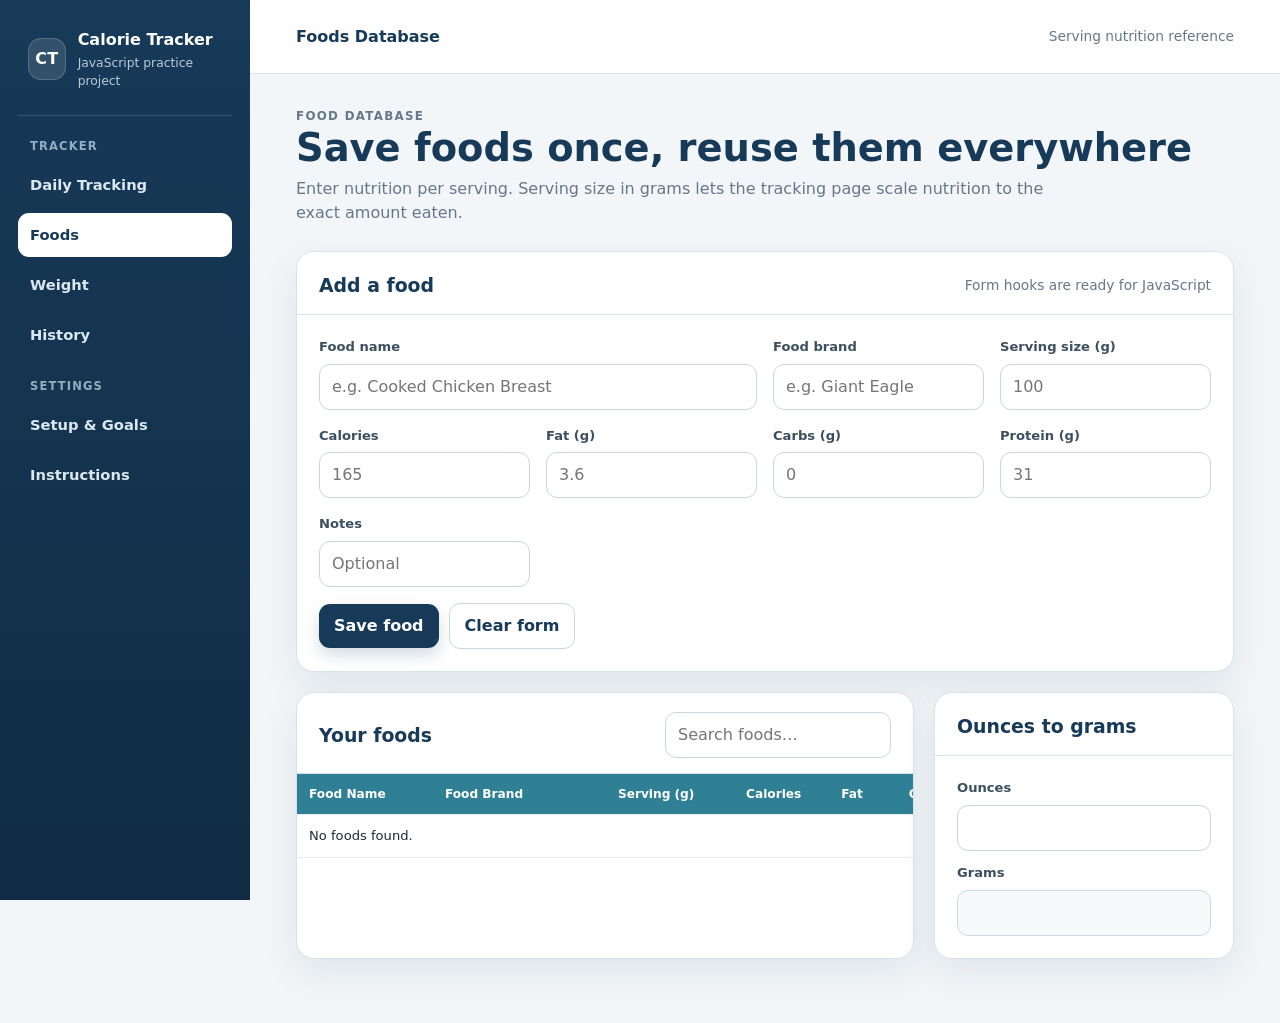
==== pages/foods.html @ d4abe369 "Initial calorie tracker project" ====
<!doctype html>
<html lang="en">
  <head>
    <meta charset="utf-8" />
    <meta name="viewport" content="width=device-width, initial-scale=1" />
    <title>Foods | Calorie Tracker</title>
    <link rel="stylesheet" href="/css/styles.css" />
  </head>
  <body data-page="foods">
    <div class="app-shell">
      <aside class="sidebar">
        <div class="brand">
          <div class="brand-mark">CT</div>
          <div>
            <strong>Calorie Tracker</strong
            ><span>JavaScript practice project</span>
          </div>
        </div>
        <div class="nav-label">Tracker</div>
        <nav class="nav-list">
          <a class="nav-link" href="/index.html">Daily Tracking</a
          ><a class="nav-link active" href="/pages/foods.html">Foods</a
          ><a class="nav-link" href="/pages/weight.html">Weight</a
          ><a class="nav-link" href="/pages/history.html">History</a>
        </nav>
        <div class="nav-label">Settings</div>
        <nav class="nav-list">
          <a class="nav-link" href="/pages/setup.html">Setup & Goals</a
          ><a class="nav-link" href="/pages/instructions.html">Instructions</a>
        </nav>
      </aside>
      <main class="main">
        <header class="topbar">
          <div class="topbar-title">Foods Database</div>
          <div class="topbar-meta">Serving nutrition reference</div>
        </header>
        <div class="page">
          <div class="page-heading">
            <div>
              <p class="eyebrow">Food database</p>
              <h1>Save foods once, reuse them everywhere</h1>
              <p>
                Enter nutrition per serving. Serving size in grams lets the
                tracking page scale nutrition to the exact amount eaten.
              </p>
            </div>
          </div>

          <section class="card">
            <div class="card-header">
              <h2>Add a food</h2>
              <span class="section-note"
                >Form hooks are ready for JavaScript</span
              >
            </div>
            <div class="card-body">
              <form id="food-database-form" class="form-grid cols-4">
                <div class="field form-span-2">
                  <label for="food-name">Food name</label
                  ><input
                    id="food-name"
                    type="text"
                    placeholder="e.g. Cooked Chicken Breast"
                    required
                  />
                </div>
                <div class="field">
                  <label for="food-brand">Food brand</label
                  ><input
                    id="food-brand"
                    type="text"
                    placeholder="e.g. Giant Eagle"
                  />
                </div>
                <div class="field">
                  <label for="serving-size">Serving size (g)</label
                  ><input
                    id="serving-size"
                    type="number"
                    min="0"
                    step="0.1"
                    placeholder="100"
                    required
                  />
                </div>
                <div class="field">
                  <label for="food-calories">Calories</label
                  ><input
                    id="food-calories"
                    type="number"
                    min="0"
                    step="0.1"
                    placeholder="165"
                    required
                  />
                </div>
                <div class="field">
                  <label for="food-fat">Fat (g)</label
                  ><input
                    id="food-fat"
                    type="number"
                    min="0"
                    step="0.1"
                    placeholder="3.6"
                    required
                  />
                </div>
                <div class="field">
                  <label for="food-carbs">Carbs (g)</label
                  ><input
                    id="food-carbs"
                    type="number"
                    min="0"
                    step="0.1"
                    placeholder="0"
                    required
                  />
                </div>
                <div class="field">
                  <label for="food-protein">Protein (g)</label
                  ><input
                    id="food-protein"
                    type="number"
                    min="0"
                    step="0.1"
                    placeholder="31"
                    required
                  />
                </div>
                <div class="field">
                  <label for="food-notes">Notes</label
                  ><input id="food-notes" type="text" placeholder="Optional" />
                </div>
                <div class="form-span-full button-row">
                  <button id="save-food" type="button" class="btn btn-primary">
                    Save food</button
                  ><button
                    id="clear-food-form"
                    type="button"
                    class="btn btn-outline"
                  >
                    Clear form
                  </button>
                </div>
              </form>
            </div>
          </section>

          <section class="grid grid-sidebar" style="margin-top: 20px">
            <div class="card">
              <div class="card-header">
                <h2>Your foods</h2>
                <div style="min-width: 220px">
                  <input
                    id="food-search"
                    type="search"
                    placeholder="Search foods…"
                    aria-label="Search foods"
                  />
                </div>
              </div>
              <div class="table-wrap">
                <table class="data-table" id="foods-table">
                  <thead>
                    <tr id="headers-row">
                      <th id="name">Food Name</th>
                      <th id="brand">Food Brand</th>
                      <th class="number" id="servingSize">Serving (g)</th>
                      <th class="number" id="calories">Calories</th>
                      <th class="number" id="fat">Fat</th>
                      <th class="number" id="carbs">Carbs</th>
                      <th class="number" id="protein">Protein</th>
                      <th>Notes</th>
                      <th>Actions</th>
                    </tr>
                  </thead>
                  <tbody id="foods-table-body"></tbody>
                </table>
              </div>
            </div>

            <div class="grid" style="align-content: start">
              <div class="card" style="width: 300px">
                <div class="card-header"><h2>Ounces to grams</h2></div>
                <div class="card-body">
                  <div class="field">
                    <label for="ounces">Ounces</label
                    ><input id="ounces" type="number" step="0.1" value="" />
                  </div>
                  <div class="field" style="margin-top: 12px">
                    <label for="grams-result">Grams</label
                    ><input
                      id="grams-result"
                      class="input-cool"
                      type="number"
                      value=""
                      readonly
                    />
                  </div>
                </div>
              </div>
              <!-- <div class="callout">
                <strong>JavaScript challenge:</strong> 1 ounce = 28.3495 grams.
                Update the grams field as the user types.
              </div> -->
            </div>
          </section>
        </div>
      </main>
    </div>
    <script src="/js/foods.js" defer></script>
  </body>
</html>
---- css/styles.css ----
:root {
  --navy: #173a59;
  --navy-2: #214e70;
  --teal: #2f7f95;
  --teal-dark: #246a7d;
  --cream: #fff8df;
  --mint: #e6f4ec;
  --coral: #e98b76;
  --red-soft: #f7d8d0;
  --green: #4a9b78;
  --green-soft: #e7f5ec;
  --yellow: #ffd96a;
  --bg: #f3f6f8;
  --surface: #ffffff;
  --text: #1d2935;
  --muted: #667789;
  --line: #d9e2e8;
  --shadow: 0 14px 36px rgba(23, 58, 89, 0.09);
  --radius: 18px;
  --radius-sm: 11px;
  --sidebar: 250px;
}

* {
  box-sizing: border-box;
}

html {
  scroll-behavior: smooth;
}

body {
  margin: 0;
  min-height: 100vh;
  background: var(--bg);
  color: var(--text);
  font-family:
    Inter,
    ui-sans-serif,
    system-ui,
    -apple-system,
    BlinkMacSystemFont,
    "Segoe UI",
    sans-serif;
  line-height: 1.5;
}

button,
input,
select,
textarea {
  font: inherit;
}
button,
select {
  cursor: pointer;
}

a {
  color: inherit;
  text-decoration: none;
}

.app-shell {
  min-height: 100vh;
  display: grid;
  grid-template-columns: var(--sidebar) minmax(0, 1fr);
}

.sidebar {
  position: sticky;
  top: 0;
  height: 100vh;
  padding: 28px 18px;
  background: linear-gradient(180deg, var(--navy) 0%, #102c44 100%);
  color: #fff;
  overflow-y: auto;
}

.brand {
  display: flex;
  gap: 12px;
  align-items: center;
  padding: 0 10px 24px;
  border-bottom: 1px solid rgba(255, 255, 255, 0.14);
  margin-bottom: 22px;
}

.brand-mark {
  width: 42px;
  height: 42px;
  border-radius: 13px;
  display: grid;
  place-items: center;
  background: rgba(255, 255, 255, 0.12);
  border: 1px solid rgba(255, 255, 255, 0.18);
  font-weight: 800;
  letter-spacing: 0.02em;
}

.brand strong {
  display: block;
  font-size: 1rem;
}
.brand span {
  display: block;
  color: #b9ccda;
  font-size: 0.77rem;
  margin-top: 2px;
}

.nav-label {
  padding: 0 12px;
  margin: 20px 0 8px;
  color: #8fb0c4;
  font-size: 0.72rem;
  font-weight: 700;
  letter-spacing: 0.1em;
  text-transform: uppercase;
}

.nav-list {
  display: grid;
  gap: 6px;
}

.nav-link {
  padding: 11px 12px;
  border-radius: 11px;
  color: #dbe8ef;
  font-weight: 600;
  font-size: 0.92rem;
  transition:
    background 0.18s ease,
    color 0.18s ease,
    transform 0.18s ease;
}

.nav-link:hover {
  background: rgba(255, 255, 255, 0.09);
  color: #fff;
  transform: translateX(2px);
}
.nav-link.active {
  background: #fff;
  color: var(--navy);
}

.sidebar-note {
  margin: 26px 8px 0;
  padding: 14px;
  border-radius: 12px;
  color: #cae0eb;
  background: rgba(255, 255, 255, 0.07);
  font-size: 0.78rem;
}

.main {
  min-width: 0;
}

.topbar {
  min-height: 74px;
  padding: 16px clamp(20px, 4vw, 46px);
  display: flex;
  align-items: center;
  justify-content: space-between;
  gap: 18px;
  background: rgba(255, 255, 255, 0.88);
  backdrop-filter: blur(12px);
  border-bottom: 1px solid var(--line);
}

.topbar-title {
  font-weight: 800;
  color: var(--navy);
}
.topbar-meta {
  color: var(--muted);
  font-size: 0.86rem;
}

.page {
  width: min(1280px, 100%);
  margin: 0 auto;
  padding: 34px clamp(18px, 4vw, 46px) 64px;
}

.page-heading {
  display: flex;
  justify-content: space-between;
  align-items: flex-end;
  gap: 20px;
  margin-bottom: 26px;
}

.eyebrow {
  margin: 0 0 6px;
  color: var(--teal-dark);
  font-size: 0.74rem;
  font-weight: 800;
  letter-spacing: 0.11em;
  text-transform: uppercase;
}

h1,
h2,
h3,
p {
  margin-top: 0;
}
h1 {
  margin-bottom: 8px;
  color: var(--navy);
  font-size: clamp(1.8rem, 3vw, 2.55rem);
  line-height: 1.12;
}
h2 {
  margin-bottom: 16px;
  color: var(--navy);
  font-size: 1.18rem;
}
h3 {
  margin-bottom: 10px;
  color: var(--navy);
  font-size: 1rem;
}
.page-heading p {
  margin-bottom: 0;
  color: var(--muted);
  max-width: 760px;
}

.grid {
  display: grid;
  gap: 20px;
}
.grid-2 {
  grid-template-columns: repeat(2, minmax(0, 1fr));
}
.grid-3 {
  grid-template-columns: repeat(3, minmax(0, 1fr));
}
.grid-4 {
  grid-template-columns: repeat(4, minmax(0, 1fr));
}
.grid-sidebar {
  grid-template-columns: minmax(0, 1fr) 300px;
}

.card {
  background: var(--surface);
  border: 1px solid var(--line);
  border-radius: var(--radius);
  box-shadow: var(--shadow);
}

.card-header {
  padding: 19px 22px 15px;
  border-bottom: 1px solid var(--line);
  display: flex;
  align-items: center;
  justify-content: space-between;
  gap: 16px;
}

.card-header h2,
.card-header h3 {
  margin-bottom: 0;
}
.card-body {
  padding: 22px;
}
.card-body.compact {
  padding: 16px 22px;
}

.section-note {
  color: var(--muted);
  font-size: 0.86rem;
}

.form-grid {
  display: grid;
  grid-template-columns: repeat(2, minmax(0, 1fr));
  gap: 16px;
}

.form-grid.cols-3 {
  grid-template-columns: repeat(3, minmax(0, 1fr));
}
.form-grid.cols-4 {
  grid-template-columns: repeat(4, minmax(0, 1fr));
}
.form-span-2 {
  grid-column: span 2;
}
.form-span-full {
  grid-column: 1 / -1;
}

.field {
  display: grid;
  gap: 7px;
}
label {
  color: #3c4f5f;
  font-size: 0.82rem;
  font-weight: 750;
}

input,
select,
textarea {
  width: 100%;
  border: 1px solid #cbd7df;
  border-radius: var(--radius-sm);
  background: #fff;
  color: var(--text);
  padding: 10px 12px;
  outline: none;
  transition:
    border-color 0.16s ease,
    box-shadow 0.16s ease;
}

input:focus,
select:focus,
textarea:focus {
  border-color: var(--teal);
  box-shadow: 0 0 0 3px rgba(47, 127, 149, 0.14);
}

input[readonly] {
  background: #f7fafb;
  color: #526472;
}
.input-warm {
  background: var(--cream);
}
.input-cool {
  background: var(--mint);
}

.button-row {
  display: flex;
  flex-wrap: wrap;
  gap: 10px;
  align-items: center;
}

.btn {
  border: 0;
  border-radius: 11px;
  padding: 10px 15px;
  font-weight: 800;
  transition:
    transform 0.16s ease,
    box-shadow 0.16s ease,
    opacity 0.16s ease;
}

.btn:hover {
  transform: translateY(-1px);
}
.btn-primary {
  background: var(--navy);
  color: #fff;
  box-shadow: 0 7px 16px rgba(23, 58, 89, 0.18);
}
.btn-secondary {
  background: #e7f0f4;
  color: var(--navy);
}
.btn-danger {
  background: #fce5df;
  color: #a74636;
}
.btn-outline {
  background: #fff;
  color: var(--navy);
  border: 1px solid #cbd7df;
}

.status-pill {
  display: inline-flex;
  align-items: center;
  gap: 7px;
  border-radius: 999px;
  padding: 6px 10px;
  font-size: 0.75rem;
  font-weight: 800;
  background: #e8f1f4;
  color: var(--teal-dark);
}

.status-dot {
  width: 7px;
  height: 7px;
  border-radius: 50%;
  background: var(--teal);
}

.metric-card {
  padding: 18px;
}
.metric-label {
  color: var(--muted);
  font-size: 0.78rem;
  font-weight: 700;
}
.metric-value {
  margin-top: 7px;
  color: var(--navy);
  font-size: 1.65rem;
  line-height: 1.05;
  font-weight: 850;
}
.metric-sub {
  margin-top: 6px;
  color: var(--muted);
  font-size: 0.76rem;
}

.results-list {
  display: grid;
  gap: 1px;
  background: var(--line);
  border: 1px solid var(--line);
  border-radius: 13px;
  overflow: hidden;
}
.result-row {
  display: grid;
  grid-template-columns: minmax(0, 1.25fr) minmax(110px, 0.55fr) minmax(0, 1fr);
  gap: 12px;
  align-items: center;
  padding: 12px 14px;
  background: #fff;
}
.result-row strong {
  color: var(--navy);
  text-align: right;
}
.result-row span:last-child {
  color: var(--muted);
  font-size: 0.78rem;
}
.result-row.highlight {
  background: var(--mint);
}

.summary-table {
  width: 100%;
  border-collapse: collapse;
}

.summary-table th,
.summary-table td {
  padding: 12px 14px;
  text-align: right;
  border-bottom: 1px solid var(--line);
}

.summary-table th:first-child,
.summary-table td:first-child {
  text-align: left;
}
.summary-table thead th {
  background: var(--teal);
  color: #fff;
  font-size: 0.8rem;
}
.summary-table tbody th {
  color: var(--navy);
  font-size: 0.84rem;
}
.summary-table tr:last-child th,
.summary-table tr:last-child td {
  border-bottom: 0;
}
.summary-table .warning {
  background: var(--red-soft);
  color: #a34736;
  font-weight: 800;
}
.summary-table .remaining {
  background: var(--green-soft);
}

.progress-stack {
  display: grid;
  gap: 12px;
}
.progress-item {
  display: grid;
  gap: 7px;
}
.progress-meta {
  display: flex;
  justify-content: space-between;
  gap: 12px;
  font-size: 0.78rem;
}
.progress-meta strong {
  color: var(--navy);
}
.progress-track {
  height: 9px;
  border-radius: 999px;
  overflow: hidden;
  background: #e7edf1;
}
.progress-fill {
  height: 100%;
  border-radius: inherit;
  background: var(--teal);
  width: var(--progress, 0%);
}
.progress-fill.over {
  background: var(--coral);
}

.table-wrap {
  width: 100%;
  overflow-x: auto;
}
.data-table {
  width: 100%;
  min-width: 950px;
  border-collapse: collapse;
}
.data-table th,
.data-table td {
  padding: 11px 12px;
  border-bottom: 1px solid #e5ebef;
  text-align: left;
  vertical-align: middle;
}
.data-table th {
  position: sticky;
  top: 0;
  z-index: 1;
  background: var(--teal);
  color: #fff;
  font-size: 0.76rem;
  white-space: nowrap;
}
.data-table td {
  font-size: 0.82rem;
}
.data-table tbody tr:hover {
  background: #f8fbfc;
}
.data-table .number {
  text-align: right;
  font-variant-numeric: tabular-nums;
}
.data-table .muted {
  color: var(--muted);
}
.data-table .editable {
  background: #fffdf5;
}

.table-actions {
  display: flex;
  align-items: center;
  gap: 8px;
  min-width: 125px;
  white-space: nowrap;
}
.icon-btn {
  border: 1px solid var(--line);
  background: #fff;
  border-radius: 8px;
  padding: 6px 9px;
  font-size: 0.74rem;
  font-weight: 700;
  color: var(--navy);
}

.callout {
  padding: 16px 18px;
  border-radius: 13px;
  background: #edf5f8;
  border-left: 4px solid var(--teal);
  color: #46606f;
  font-size: 0.86rem;
}
.callout strong {
  color: var(--navy);
}
.callout.warning {
  background: #fff6df;
  border-left-color: #d6a72c;
}

.error-message {
  width: 100%;
  box-sizing: border-box;

  padding: 12px 16px;
  margin-bottom: 16px;

  border: 1px solid #c62828;
  border-radius: 6px;

  background-color: #ffebee;
  color: #b71c1c;

  font-size: 0.95rem;
  font-weight: 500;
  line-height: 1.4;

  grid-column: 1 / -1;
}

.split-heading {
  display: flex;
  justify-content: space-between;
  gap: 14px;
  align-items: center;
  margin-bottom: 14px;
}

.chart-card .card-body {
  padding-bottom: 14px;
}
.chart-shell {
  position: relative;
  min-height: 330px;
  padding: 22px 18px 38px 48px;
}
.chart-grid {
  position: absolute;
  inset: 22px 18px 38px 48px;
  background-image:
    linear-gradient(to bottom, rgba(102, 119, 137, 0.16) 1px, transparent 1px),
    linear-gradient(to right, rgba(102, 119, 137, 0.08) 1px, transparent 1px);
  background-size:
    100% 25%,
    14.285% 100%;
  border-left: 1px solid #aebdc7;
  border-bottom: 1px solid #aebdc7;
}
.chart-svg {
  position: absolute;
  inset: 22px 18px 38px 48px;
  width: calc(100% - 66px);
  height: calc(100% - 60px);
  overflow: visible;
}
.chart-svg polyline {
  fill: none;
  stroke: var(--teal);
  stroke-width: 2.3;
  vector-effect: non-scaling-stroke;
}
.chart-svg circle {
  fill: #fff;
  stroke: var(--teal);
  stroke-width: 2;
  vector-effect: non-scaling-stroke;
}
.chart-y-labels {
  position: absolute;
  left: 10px;
  top: 20px;
  bottom: 35px;
  display: flex;
  flex-direction: column;
  justify-content: space-between;
  color: var(--muted);
  font-size: 0.7rem;
}
.chart-x-labels {
  position: absolute;
  left: 48px;
  right: 18px;
  bottom: 10px;
  display: flex;
  justify-content: space-between;
  color: var(--muted);
  font-size: 0.68rem;
}
.chart-empty-note {
  position: absolute;
  inset: 0;
  display: none;
  place-items: center;
  color: var(--muted);
}

.mini-kpis {
  display: grid;
  grid-template-columns: repeat(4, 1fr);
  gap: 12px;
}
.mini-kpi {
  padding: 13px;
  border-radius: 12px;
  background: #f6f9fa;
  border: 1px solid #e3eaee;
}
.mini-kpi span {
  display: block;
  color: var(--muted);
  font-size: 0.7rem;
  font-weight: 700;
}
.mini-kpi strong {
  display: block;
  margin-top: 4px;
  color: var(--navy);
}

.history-day {
  padding: 18px 20px;
}
.history-day + .history-day {
  border-top: 1px solid var(--line);
}
.history-day-head {
  display: flex;
  justify-content: space-between;
  gap: 16px;
  align-items: center;
  margin-bottom: 13px;
}
.history-date {
  font-weight: 850;
  color: var(--navy);
}
.history-grid {
  display: grid;
  grid-template-columns: repeat(4, 1fr);
  gap: 10px;
}
.history-stat {
  padding: 11px 12px;
  background: #f7fafb;
  border-radius: 10px;
}
.history-stat span {
  display: block;
  color: var(--muted);
  font-size: 0.68rem;
}
.history-stat strong {
  display: block;
  margin-top: 3px;
  color: var(--navy);
}

.instructions-grid {
  display: grid;
  gap: 14px;
}
.instruction-step {
  display: grid;
  grid-template-columns: 48px minmax(0, 1fr);
  gap: 14px;
  align-items: start;
  padding: 15px;
  border: 1px solid var(--line);
  border-radius: 13px;
  background: #fff;
}
.step-number {
  width: 40px;
  height: 40px;
  border-radius: 11px;
  display: grid;
  place-items: center;
  background: var(--navy);
  color: #fff;
  font-weight: 850;
}
.instruction-step h3 {
  margin: 1px 0 4px;
}
.instruction-step p {
  margin-bottom: 0;
  color: var(--muted);
  font-size: 0.85rem;
}

.code-hook {
  display: inline-block;
  padding: 2px 7px;
  border-radius: 6px;
  background: #edf1f4;
  color: #4f6170;
  font-family: ui-monospace, SFMono-Regular, Menlo, Consolas, monospace;
  font-size: 0.74rem;
}

.todo-list {
  margin: 0;
  padding-left: 20px;
  color: #4a5c6b;
}
.todo-list li + li {
  margin-top: 8px;
}

.footer-note {
  margin-top: 24px;
  color: var(--muted);
  font-size: 0.78rem;
  text-align: center;
}

th {
  cursor: pointer;
}

@media (max-width: 1060px) {
  .grid-4 {
    grid-template-columns: repeat(2, minmax(0, 1fr));
  }
  .grid-sidebar {
    grid-template-columns: 1fr;
  }
  .form-grid.cols-4 {
    grid-template-columns: repeat(2, minmax(0, 1fr));
  }
}

@media (max-width: 820px) {
  .app-shell {
    display: block;
  }
  .sidebar {
    position: static;
    height: auto;
    padding: 14px 16px;
    overflow: visible;
  }
  .brand {
    padding: 0 0 12px;
    margin-bottom: 12px;
  }
  .nav-label,
  .sidebar-note {
    display: none;
  }
  .nav-list {
    display: flex;
    overflow-x: auto;
    gap: 7px;
    padding-bottom: 2px;
  }
  .nav-link {
    white-space: nowrap;
    background: rgba(255, 255, 255, 0.06);
  }
  .nav-link:hover {
    transform: none;
  }
  .topbar {
    display: none;
  }
  .page {
    padding-top: 24px;
  }
  .page-heading {
    align-items: flex-start;
    flex-direction: column;
  }
  .grid-2,
  .grid-3 {
    grid-template-columns: 1fr;
  }
  .result-row {
    grid-template-columns: 1fr auto;
  }
  .result-row span:last-child {
    grid-column: 1 / -1;
  }
}

@media (max-width: 580px) {
  .grid-4,
  .mini-kpis,
  .history-grid {
    grid-template-columns: repeat(2, minmax(0, 1fr));
  }
  .form-grid,
  .form-grid.cols-3,
  .form-grid.cols-4 {
    grid-template-columns: 1fr;
  }
  .form-span-2 {
    grid-column: auto;
  }
  .card-header,
  .card-body {
    padding-left: 16px;
    padding-right: 16px;
  }
  .summary-table th,
  .summary-table td {
    padding: 10px 8px;
    font-size: 0.76rem;
  }
  .chart-shell {
    min-height: 270px;
  }
}
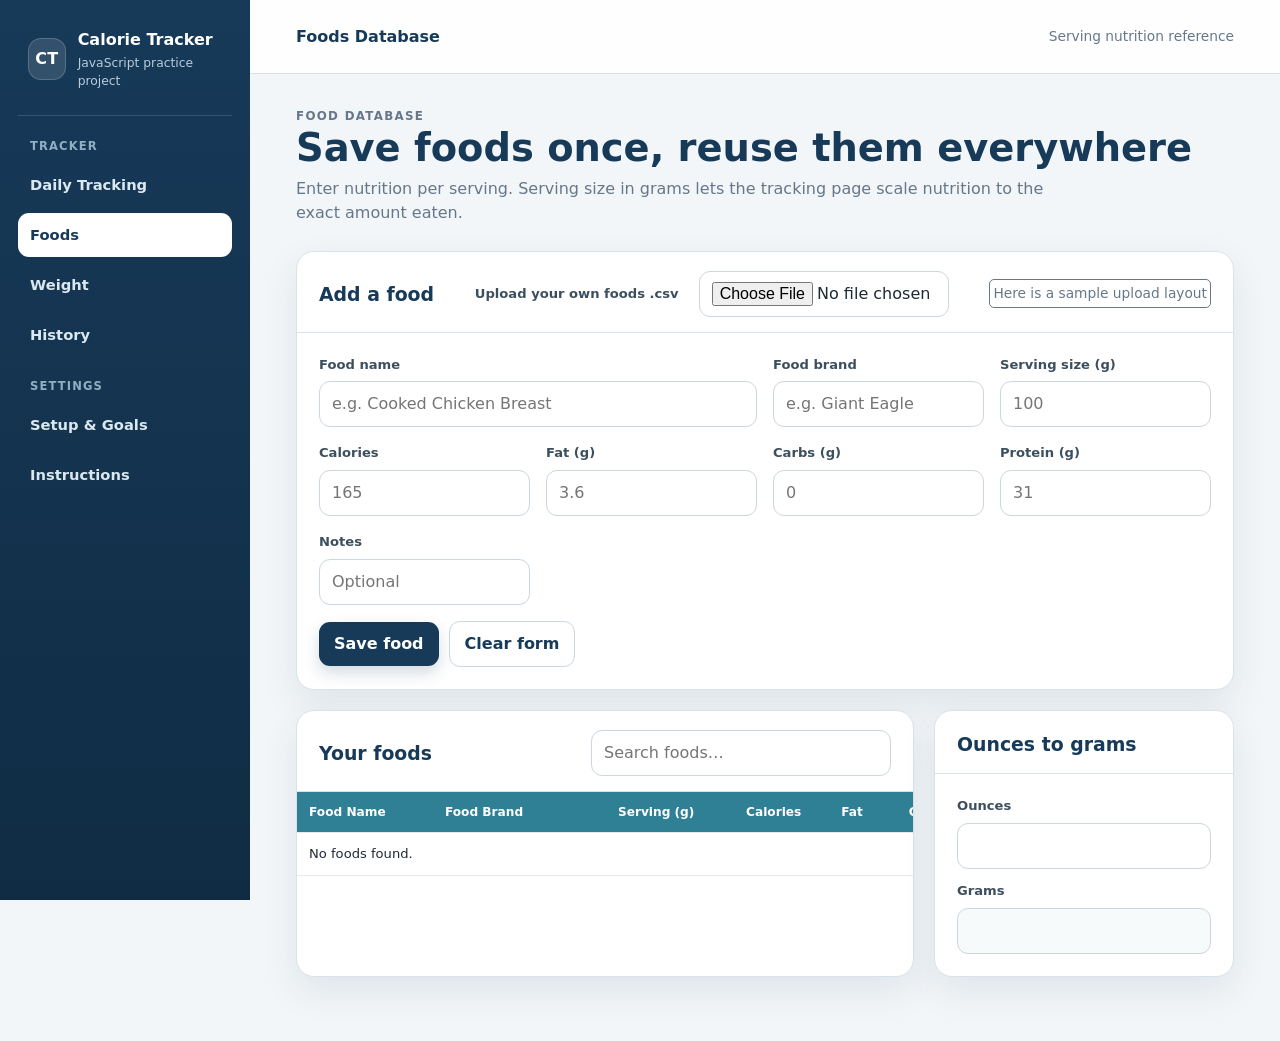
==== commit 931df88f: "updated foods js for file readin (still in progress) updated html and css with modal feature for fil" ====
--- a/pages/foods.html
+++ b/pages/foods.html
@@ -49,8 +49,22 @@
           <section class="card">
             <div class="card-header">
               <h2>Add a food</h2>
-              <span class="section-note"
-                >Form hooks are ready for JavaScript</span
+              <div class="upload-group">
+                <label for="upload-foods-input"
+                  >Upload your own foods .csv</label
+                >
+
+                <input
+                  type="file"
+                  id="upload-foods-input"
+                  name="upload-foods-input"
+                  accept=".csv"
+                />
+              </div>
+              <span class="upload-section-note"
+                ><a href="#csv-layout-modal"
+                  >Here is a sample upload layout</a
+                ></span
               >
             </div>
             <div class="card-body">
@@ -150,13 +164,16 @@
             <div class="card">
               <div class="card-header">
                 <h2>Your foods</h2>
-                <div style="min-width: 220px">
-                  <input
-                    id="food-search"
-                    type="search"
-                    placeholder="Search foods…"
-                    aria-label="Search foods"
-                  />
+
+                <div class="foods-toolbar">
+                  <div class="search-group">
+                    <input
+                      id="food-search"
+                      type="search"
+                      placeholder="Search foods…"
+                      aria-label="Search foods"
+                    />
+                  </div>
                 </div>
               </div>
               <div class="table-wrap">
@@ -208,6 +225,27 @@
         </div>
       </main>
     </div>
+    <div id="csv-layout-modal" class="modal">
+      <div class="modal-content">
+        <a href="#" class="modal-close">&times;</a>
+
+        <h3>CSV Upload Layout</h3>
+
+        <p>Use these columns in this order:</p>
+
+        <img
+          class="csv-layout-image"
+          src="../assets/csv-layout-example.png"
+          alt="Example CSV upload layout"
+        />
+        <div class="csv-example">
+          Food Name, Food Brand, Serving Size (g), Calories, Fat (g), Carbs (g),
+          Protein (g), Notes
+        </div>
+
+        <p>Brand and Notes may be blank, but keep the columns in the file.</p>
+      </div>
+    </div>
     <script src="/js/foods.js" defer></script>
   </body>
 </html>
--- a/css/styles.css
+++ b/css/styles.css
@@ -280,6 +280,20 @@
   font-size: 0.86rem;
 }
 
+.upload-section-note {
+  border: 1px solid var(--muted);
+  border-radius: 5px;
+  padding: 3px;
+  color: var(--muted);
+  font-size: 0.86rem;
+}
+
+.upload-section-note:hover {
+  background: var(--navy);
+  color: #fff;
+  transform: translateX(2px);
+}
+
 .form-grid {
   display: grid;
   grid-template-columns: repeat(2, minmax(0, 1fr));
@@ -342,6 +356,133 @@
   background: var(--mint);
 }
 
+.foods-toolbar {
+  display: flex;
+  align-items: center;
+  gap: 30px;
+  min-width: 220px;
+}
+
+.upload-group {
+  display: flex;
+  align-items: center;
+  gap: 20px;
+}
+
+.upload-group label {
+  white-space: nowrap;
+  font-weight: 600;
+}
+
+.upload-group input[type="file"] {
+  max-width: 250px;
+}
+
+.modal {
+  position: fixed;
+  inset: 0;
+
+  display: flex;
+  align-items: center;
+  justify-content: center;
+
+  padding: 20px;
+
+  background: rgba(0, 0, 0, 0.5);
+
+  opacity: 0;
+  visibility: hidden;
+  pointer-events: none;
+
+  transition:
+    opacity 0.2s ease,
+    visibility 0.2s ease;
+
+  z-index: 1000;
+}
+
+.modal:target {
+  opacity: 1;
+  visibility: visible;
+  pointer-events: auto;
+}
+
+.modal-content {
+  position: relative;
+
+  width: min(1100px, 95vw);
+  max-height: 90vh;
+  overflow-y: auto;
+
+  padding: 28px;
+
+  background: white;
+  border-radius: 12px;
+
+  box-shadow: 0 12px 35px rgba(0, 0, 0, 0.2);
+}
+
+.modal-content h3 {
+  margin-top: 0;
+  margin-bottom: 16px;
+}
+
+.modal-content p {
+  line-height: 1.5;
+}
+
+.modal-close {
+  position: absolute;
+  top: 12px;
+  right: 16px;
+
+  color: #555;
+  font-size: 28px;
+  font-weight: bold;
+  line-height: 1;
+  text-decoration: none;
+}
+
+.modal-close:hover {
+  color: #000;
+}
+
+.csv-example {
+  margin: 20px 0;
+  padding: 16px;
+
+  overflow-x: auto;
+
+  background: #f5f5f5;
+  border: 1px solid #ddd;
+  border-radius: 8px;
+}
+
+.csv-example code {
+  white-space: nowrap;
+}
+
+.csv-layout-image {
+  display: block;
+  width: 100%;
+  height: auto;
+  margin: 16px 0;
+  border-radius: 8px;
+}
+
+.modal-note {
+  margin-bottom: 0;
+  font-size: 0.9rem;
+}
+
+.search-group {
+  margin-left: auto;
+}
+
+#food-search {
+  min-width: 300px;
+}
+
 .button-row {
   display: flex;
   flex-wrap: wrap;
